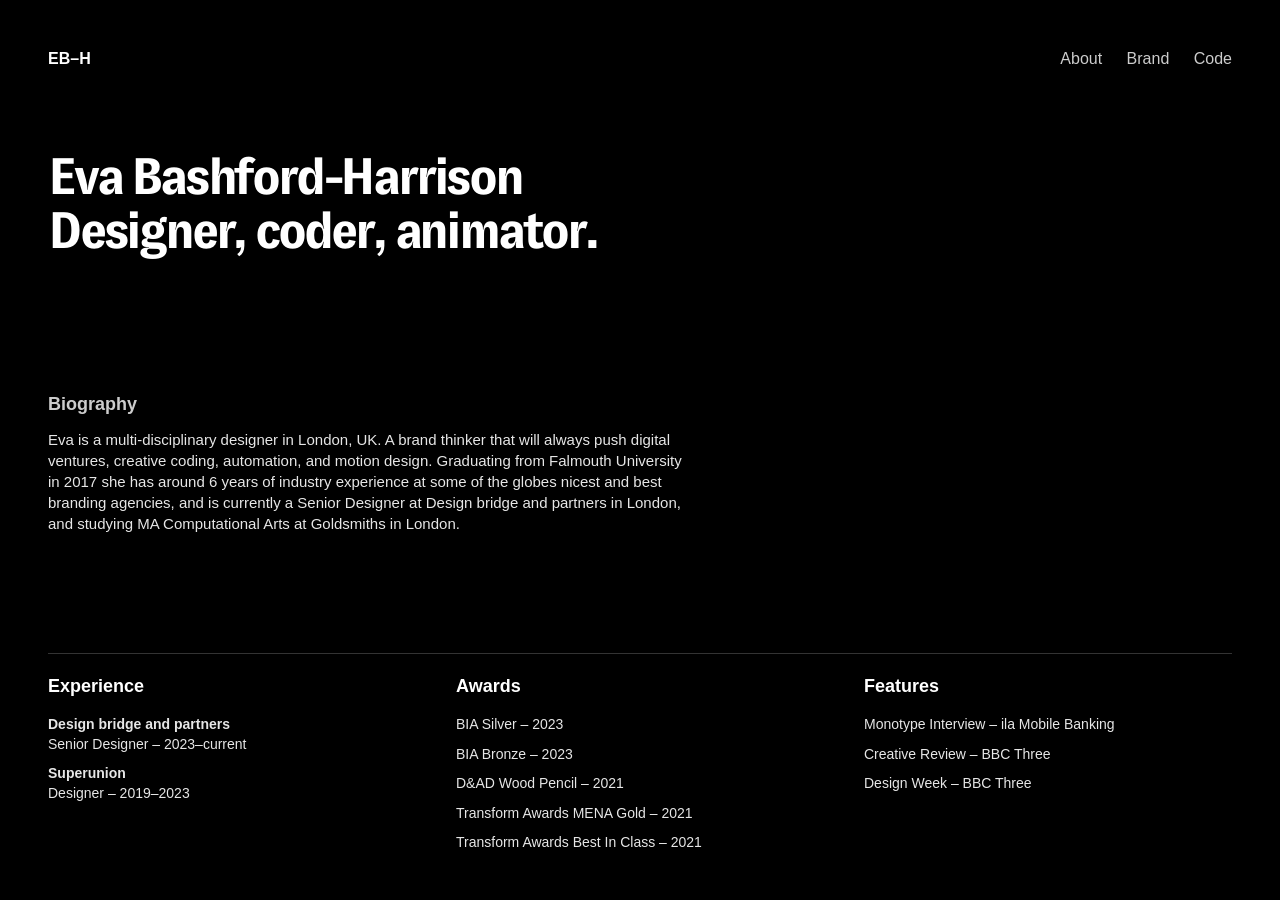
==== index.html @ 145b1681 "initial commit" ====
<!DOCTYPE html>
<html lang="en">
  <head>
    <meta charset="UTF-8" />
    <meta http-equiv="X-UA-Compatible" content="IE=edge" />
    <meta name="viewport" content="width=device-width, initial-scale=1.0" />
    <title>Eva Bashford-Harrison</title>
    <link rel="stylesheet" href="css/style.css">
  </head>
  <body>
    <!-- Navigation -->
  <nav class="nav">
    <div class="logo">EB–H</div>
    <div class="nav-links">
      <a href="/index.html">About</a>
      <a href="/page-brand.html">Brand</a>
      <a href="/page-code.html">Code</a>
    </div>
  </nav>

  <!-- Hero -->
   
  <section class="hero">
    <h1>
      Eva Bashford-Harrison<br />
      Designer, coder, animator.
    </h1>
  </section>

<!-- Biography -->
  <section class="bio">
    <h2>Biography</h2>
    <p>
      Eva is a multi-disciplinary designer in London, UK. A brand thinker that will always push digital ventures, creative coding, automation, and motion design. Graduating from Falmouth University in 2017 she has around 6 years of industry experience at some of the globes nicest and best branding agencies, and is currently a Senior Designer at Design bridge and partners in London, and studying MA Computational Arts at Goldsmiths in London.
    </p>
  </section>
  <hr />

  <!-- Info Grid -->
  <section class="info-grid">

    <div class="column">
      <h3>Experience</h3>

      <div class="item">
        <strong>Design bridge and partners</strong><br />
        Senior Designer – 2023–current
      </div>

      <div class="item">
        <strong>Superunion</strong><br />
        Designer – 2019–2023
      </div>
    </div>

    <div class="column">
      <h3>Awards</h3>

      <div class="item">BIA Silver – 2023</div>
      <div class="item">BIA Bronze – 2023</div>
      <div class="item">D&AD Wood Pencil – 2021</div>
      <div class="item">Transform Awards MENA Gold – 2021</div>
      <div class="item">Transform Awards Best In Class – 2021</div>
      
    </div>

    <div class="column">
      <h3>Features</h3>

      <div class="item">Monotype Interview – ila Mobile Banking</div>
      <div class="item">Creative Review – BBC Three</div>
      <div class="item">Design Week – BBC Three</div>
    </div>

  </section>

  </body>
</html>
---- css/style.css ----
@font-face {
  font-family: "Manuscribe";
  src: url("../fonts/ManuscribeFree-Regular.otf") format("opentype");
  font-weight: normal;
  font-style: normal;
}

@font-face {
  font-family: "HK Grotesk";
  src: url("../fonts/HKGrotesk-RegularLegacy.otf") format("opentype");
  font-weight: 400;
  font-style: normal;
}

@font-face {
  font-family: "GT-Zirkon";
  src: url("../fonts/GT-Zirkon-Trial-Bold.otf"), format("opentype");
  font-weight: 400;
  font-style: normal;
}


* {
  box-sizing: border-box;
  margin: 0;
}

html,
body {
  width: 100%;
  height: 100%;
  overflow: hidden;
  background: #000;
  color: #fff;
  font-family: "HKGrotesk", sans-serif;
  line-height: 1.4;
  padding: 24px;
}

/* Navigation ---------------------------------------------- */

.nav {
  display: flex;
  justify-content: space-between;
  align-items: center;
  margin-bottom: 80px;
}

.logo {
  font-weight: bold;
}

.nav-links a {
  color: #fff;
  text-decoration: none;
  margin-left: 20px;
  opacity: 0.8;
}

.nav-links a:hover {
  opacity: 1;
}

.code-page {
  overflow-y: auto;
  overflow-x: hidden;
}

/* Hero ---------------------------------------------------- */

.hero {
  padding-bottom: 40px;
  height: 30%;
}


.hero h1 {
  /* font-family: "Manuscribe", sans-serif; */
  font-family: "GT-Zirkon", sans-serif;
  letter-spacing: -0.2rem;
  font-size: clamp(48px, 4vw, 96px);
  line-height: 1.05;
  margin-bottom: 60px;
  max-width: 900px;
}

.hero h2 {
  margin-bottom: 20px;
}

/* Biography ----------------------------------------------- */

.bio {
  max-width: 640px;
  height: 30%;
  /* margin-bottom: 30px; */
}

.bio h2 {
  font-size: 18px;
  margin-bottom: 12px;
  opacity: 0.8;
}

.bio p {
  font-size: 15px;
  opacity: 0.9;
}

/* Divider ------------------------------------------------- */

hr {
  border: none;
  border-top: 1px solid #333;
  margin: 20px 0;
}

/* Grid ---------------------------------------------------- */

.info-grid {
  display: grid;
  grid-template-columns: repeat(auto-fit, minmax(220px, 1fr));
  gap: 40px;
}

.column h3 {
  margin-bottom: 16px;
  font-size: 18px;
}

.item {
  margin-bottom: 10px;
  font-size: 14px;
  opacity: 0.9;
}


/* image-grid ----------------------------------------------------*/

.image-grid {
  display: grid;
  grid-template-columns: 1fr 1fr;
  /* 2 columns */
  gap: 24px;
  /* space between items */
  max-width: 85%;
  margin: 0 auto;
}

.home-image img {
  width: 100%;
  /* height: 100%; */
  display: block;
  object-fit: cover;
  /* keeps images neat */
  aspect-ratio: 16 / 9;
  /* optional – consistent size */
}

.home-image h3 {
  margin-top: 8px;
  font-size: 14px;
}

/* IMAGE WALL  ----------------------------------------------------*/

.image-wall {
  width: 100%;
  height: 98vh;

  display: flex;
  align-items: center;
  justify-content: center;

  overflow: hidden;

  position: relative;
}

#imagePile {
  position: relative;

  width: 80vw;
  height: 80vh;

  transform: translateY(-80px);
}

.pile-image {
  position: absolute;

  width: 100%;
  height: 100%;

  left: 0;
  top: 0;

  object-fit: cover;

  transform:
    translate(var(--offset-x), var(--offset-y))
    rotate(var(--rotation));
}

/* Respect reduced-motion preferences */
@media (prefers-reduced-motion: reduce) {
  .portfolio-wall__item {
    animation: none;
    transition: none;
  }
}

/* Responsive ---------------------------------------------- */

@media (max-width: 700px) {

  .hero h1 {
    font-size: 42px;
  }

  #imagePile {
    position: relative;

    width: 100vw;
    height: 30vh;

    transform: translateY(-80px);
  }


  .hero {
    padding-bottom: 20px;
    height: 20%;
  }

  .bio {
    max-width: 640px;
    height:28%;
  }

  .image-grid {
    display: grid;
    grid-template-columns: 1fr;
    gap: 24px;
    /* space between items */
    max-width: 99%;
    margin: 0 auto;
  }

  .nav {
    margin-bottom: 40px;
  }

  .info-grid {
  display: grid;
  grid-template-columns: repeat(auto-fit, minmax(220px, 1fr));
  gap: 15px;
}

.column h3 {
  margin-bottom: 16px;
  font-size: 18px;
}

.item {
  margin-bottom: 10px;
  font-size: 14px;
  opacity: 0.9;
}
}
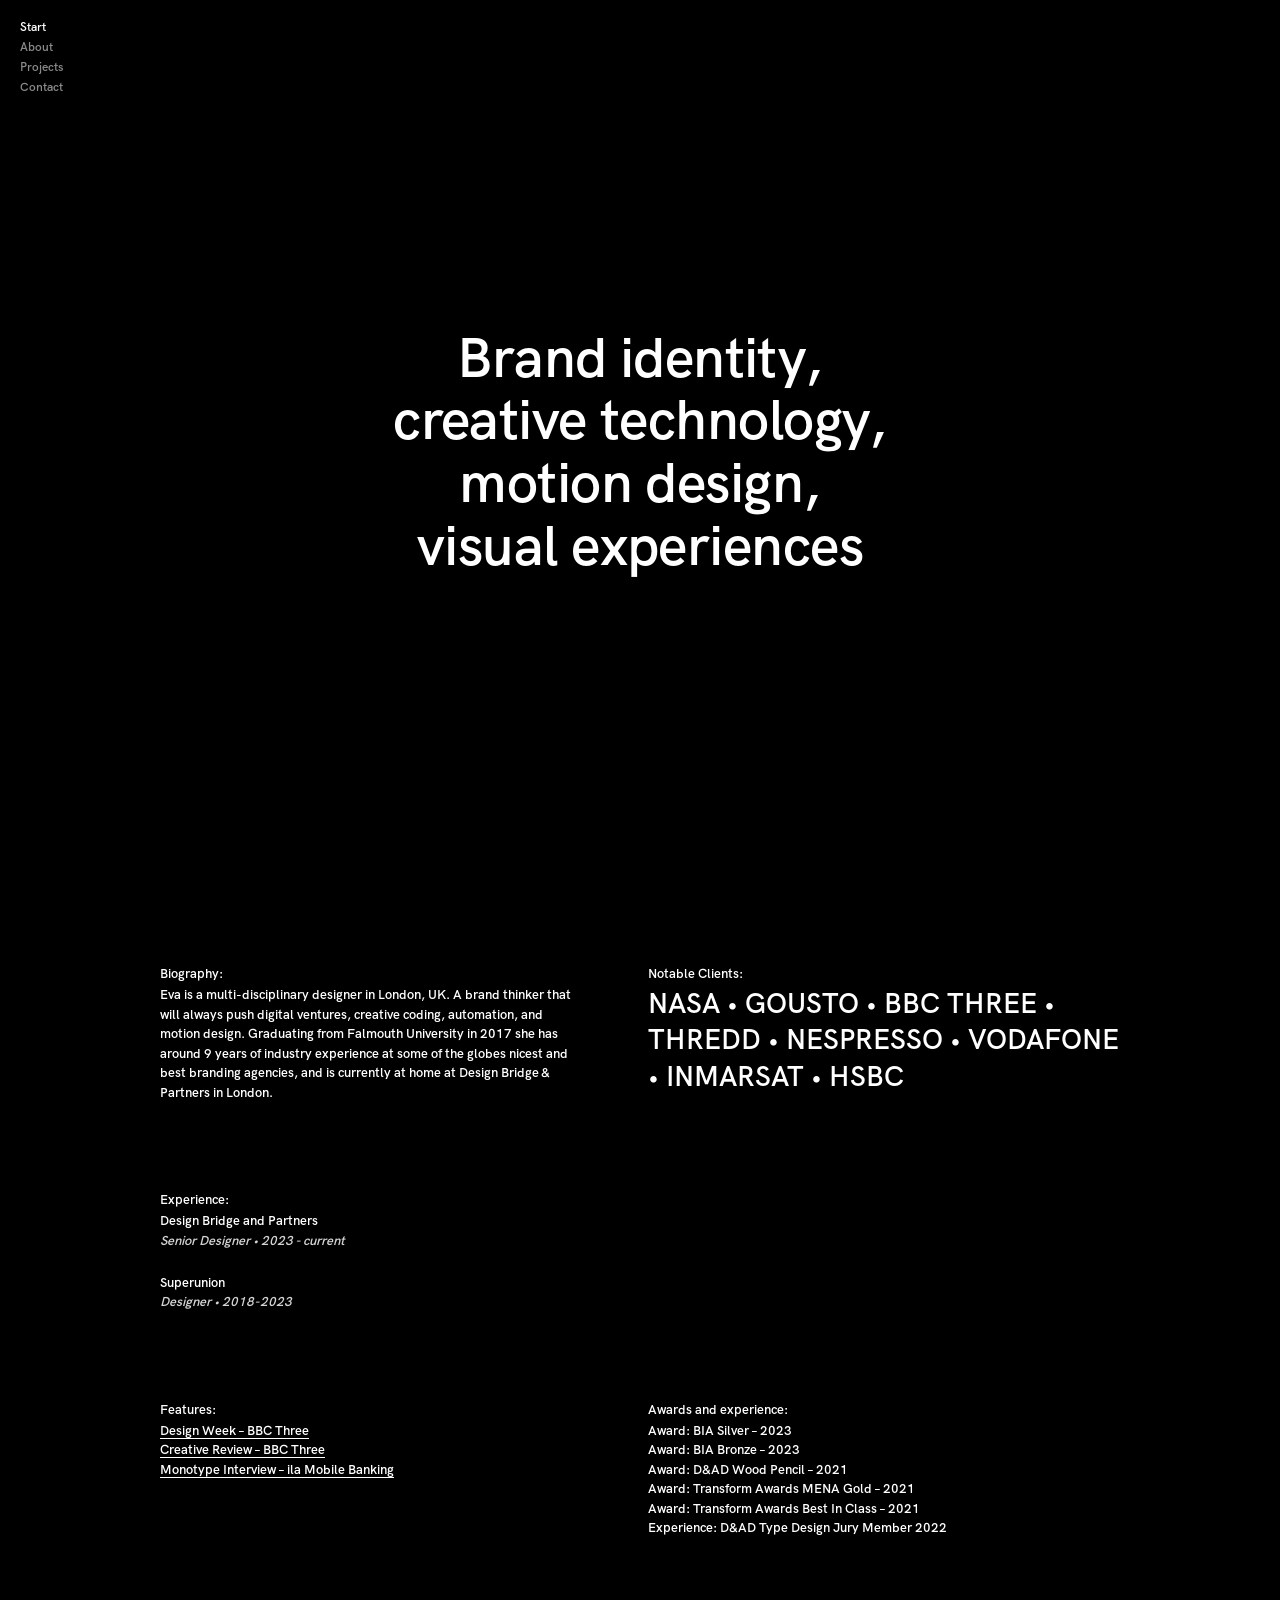
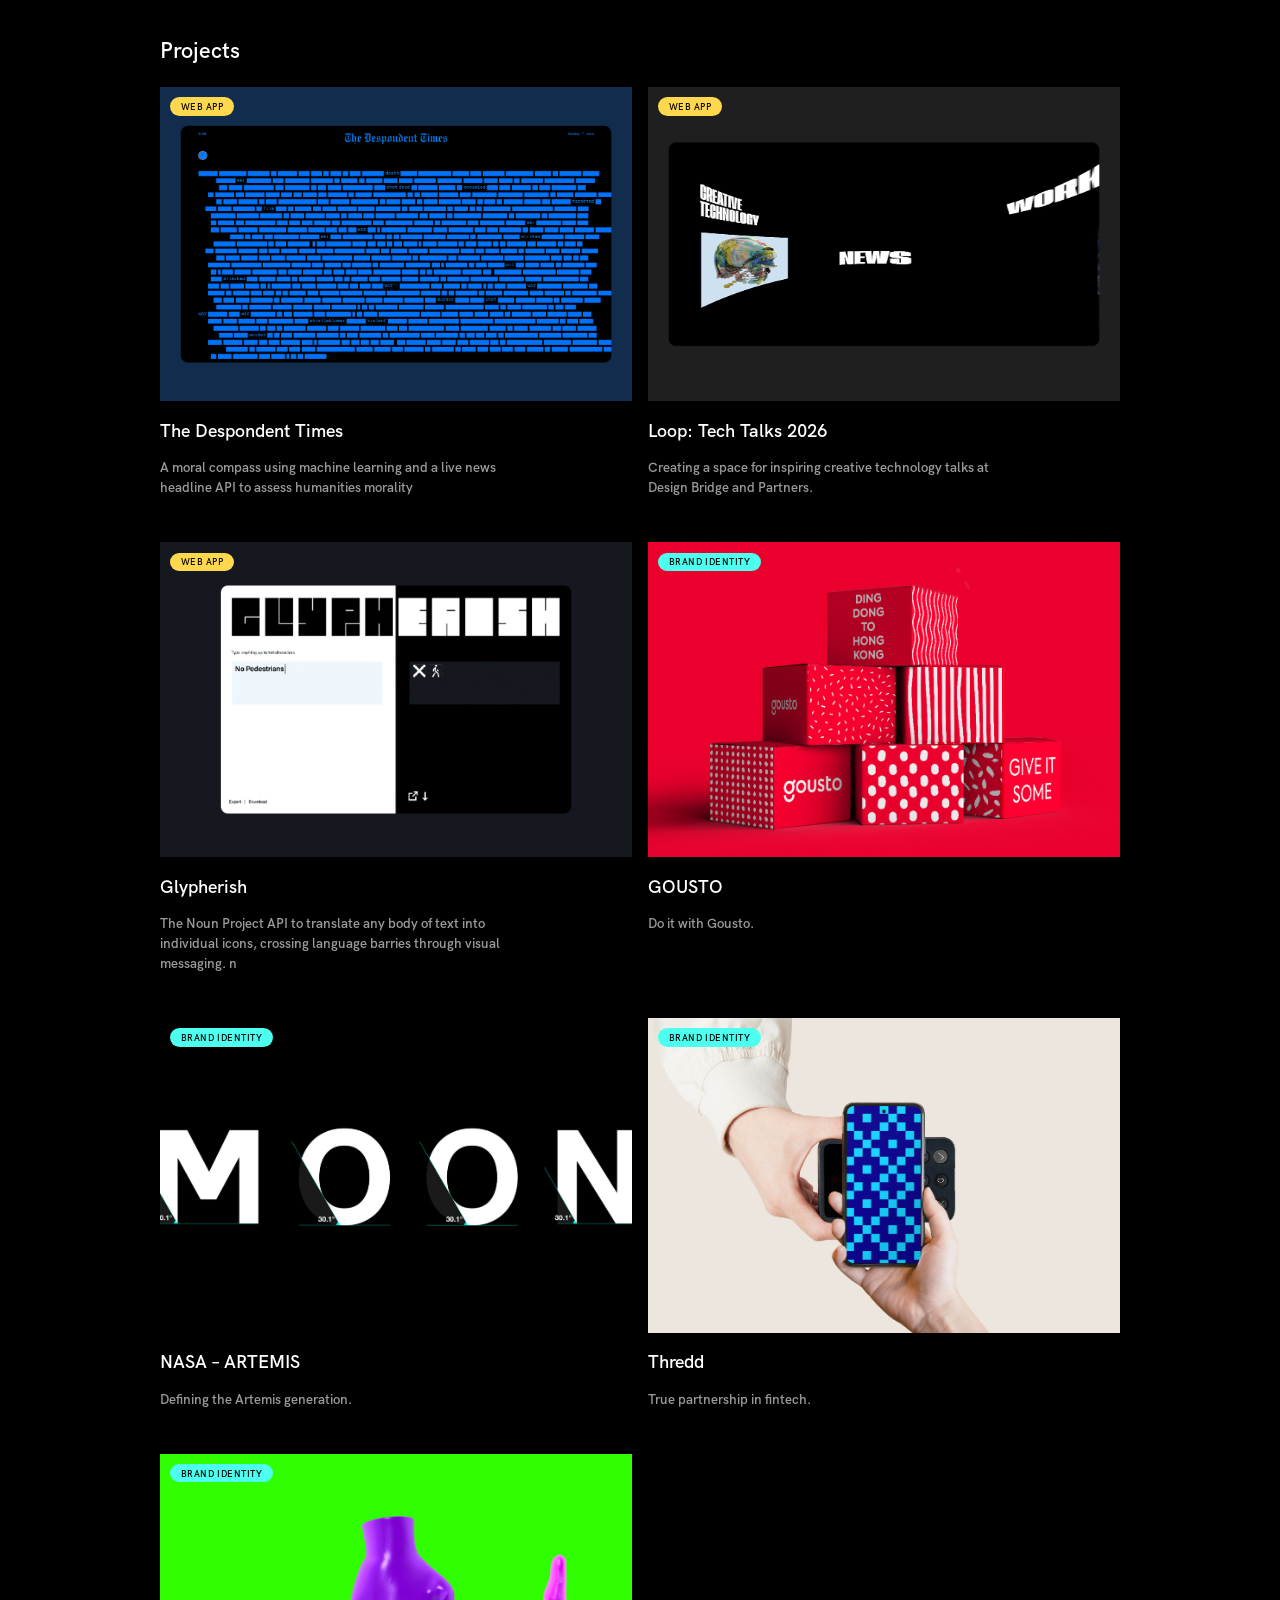
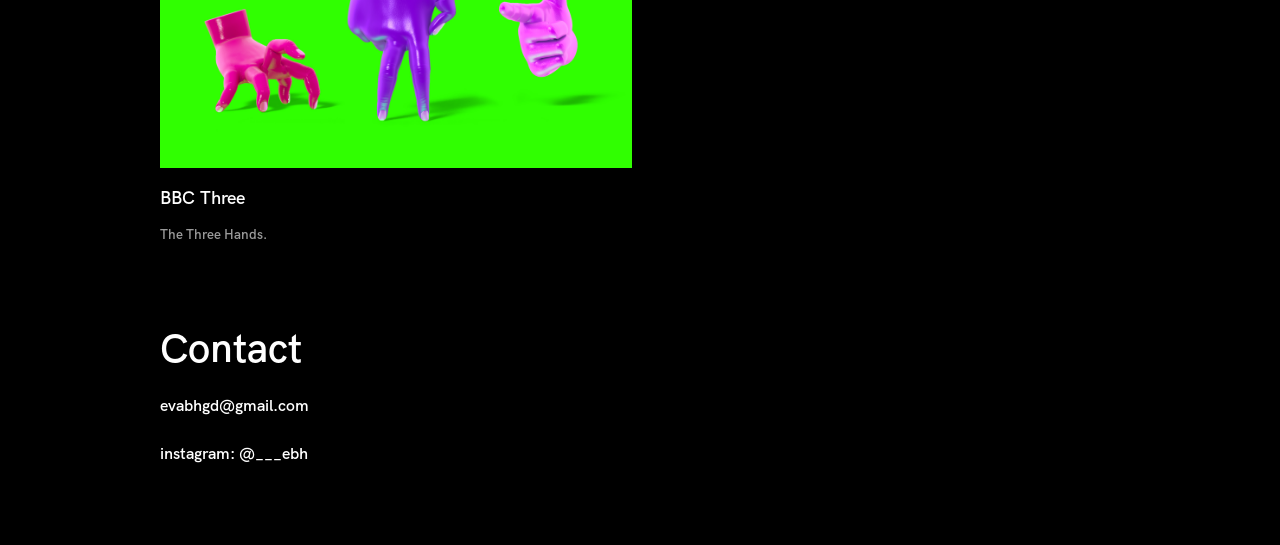
==== commit 56f5de33: "updated site" ====
--- a/index.html
+++ b/index.html
@@ -1,78 +1,159 @@
-<!DOCTYPE html>
-<html lang="en">
-  <head>
-    <meta charset="UTF-8" />
-    <meta http-equiv="X-UA-Compatible" content="IE=edge" />
-    <meta name="viewport" content="width=device-width, initial-scale=1.0" />
-    <title>Eva Bashford-Harrison</title>
-    <link rel="stylesheet" href="css/style.css">
-  </head>
-  <body>
-    <!-- Navigation -->
-  <nav class="nav">
-    <div class="logo">EB–H</div>
-    <div class="nav-links">
-      <a href="/index.html">About</a>
-      <a href="/page-brand.html">Brand</a>
-      <a href="/page-code.html">Code</a>
-    </div>
-  </nav>
-
-  <!-- Hero -->
-   
-  <section class="hero">
-    <h1>
-      Eva Bashford-Harrison<br />
-      Designer, coder, animator.
-    </h1>
-  </section>
-
-<!-- Biography -->
-  <section class="bio">
-    <h2>Biography</h2>
-    <p>
-      Eva is a multi-disciplinary designer in London, UK. A brand thinker that will always push digital ventures, creative coding, automation, and motion design. Graduating from Falmouth University in 2017 she has around 6 years of industry experience at some of the globes nicest and best branding agencies, and is currently a Senior Designer at Design bridge and partners in London, and studying MA Computational Arts at Goldsmiths in London.
-    </p>
-  </section>
-  <hr />
-
-  <!-- Info Grid -->
-  <section class="info-grid">
-
-    <div class="column">
-      <h3>Experience</h3>
-
-      <div class="item">
-        <strong>Design bridge and partners</strong><br />
-        Senior Designer – 2023–current
-      </div>
-
-      <div class="item">
-        <strong>Superunion</strong><br />
-        Designer – 2019–2023
-      </div>
-    </div>
-
-    <div class="column">
-      <h3>Awards</h3>
-
-      <div class="item">BIA Silver – 2023</div>
-      <div class="item">BIA Bronze – 2023</div>
-      <div class="item">D&AD Wood Pencil – 2021</div>
-      <div class="item">Transform Awards MENA Gold – 2021</div>
-      <div class="item">Transform Awards Best In Class – 2021</div>
-      
-    </div>
-
-    <div class="column">
-      <h3>Features</h3>
-
-      <div class="item">Monotype Interview – ila Mobile Banking</div>
-      <div class="item">Creative Review – BBC Three</div>
-      <div class="item">Design Week – BBC Three</div>
-    </div>
-
-  </section>
-
-  </body>
-</html>
+<!DOCTYPE html>
+<html lang="en">
+<head>
+  <meta charset="UTF-8">
+  <meta name="viewport" content="width=device-width, initial-scale=1">
+  <title>Eva – Designer</title>
+  <meta name="description" content="Brand identity, creative technology, motion design, visual experiences.">
+  <link rel="stylesheet" href="css/style.css">
+</head>
+<body>
+
+  <nav class="nav" aria-label="Main">
+    <a href="#start" class="is-active">Start</a>
+    <a href="#about">About</a>
+    <a href="#projects">Projects</a>
+    <a href="#contact">Contact</a>
+  </nav>
+
+  <main>
+
+    <!-- Hero -->
+    <section class="hero" id="start">
+      <h1>Brand identity,<br>creative technology,<br>motion design,<br>visual experiences</h1>
+    </section>
+
+    <!-- About -->
+    <section class="about wrap" id="about">
+
+      <div class="about__block about__bio">
+        <h2 class="label">Biography:</h2>
+        <p>Eva is a multi-disciplinary designer in London, UK. A brand thinker that will always push digital ventures, creative coding, automation, and motion design. Graduating from Falmouth University in 2017 she has around 9 years of industry experience at some of the globes nicest and best branding agencies, and is currently at home at Design Bridge &amp; Partners in London.</p>
+      </div>
+
+      <div class="about__block about__clients">
+        <h2 class="label">Notable Clients:</h2>
+        <p class="clients">NASA • GOUSTO • BBC THREE • THREDD • NESPRESSO • VODAFONE • INMARSAT • HSBC</p>
+      </div>
+
+      <div class="about__block about__experience">
+        <h2 class="label">Experience:</h2>
+        <p>Design Bridge and Partners<br><em>Senior Designer • 2023 - current</em></p>
+        <p>Superunion<br><em>Designer • 2018-2023</em></p>
+      </div>
+
+      <div class="about__block about__spacer" aria-hidden="true"></div>
+
+      <div class="about__block about__features">
+        <h2 class="label">Features:</h2>
+        <p>
+          <a href="#">Design Week – BBC Three</a><br>
+          <a href="#">Creative Review – BBC Three</a><br>
+          <a href="#">Monotype Interview – ila Mobile Banking</a>
+        </p>
+      </div>
+
+      <div class="about__block about__awards">
+        <h2 class="label">Awards and experience:</h2>
+        <p>
+          Award: BIA Silver – 2023<br>
+          Award: BIA Bronze – 2023<br>
+          Award: D&amp;AD Wood Pencil – 2021<br>
+          Award: Transform Awards MENA Gold – 2021<br>
+          Award: Transform Awards Best In Class – 2021<br>
+          Experience: D&amp;AD Type Design Jury Member 2022
+        </p>
+      </div>
+
+    </section>
+
+    <!-- Projects -->
+    <section class="projects wrap" id="projects">
+      <h2 class="projects__title">Projects</h2>
+
+      <div class="grid">
+
+        <a class="card" href="#">
+          <div class="card__image">
+            <img src="images/tsd-thumb.png" alt="The Despondent Times web app" loading="lazy">
+            <span class="tag tag--yellow">Web App</span>
+            <span class="card__soon">Coming soon</span>
+          </div>
+          <h3 class="card__title">The Despondent Times</h3>
+          <p class="card__text">A moral compass using machine learning and a live news headline API to assess humanities morality</p>
+        </a>
+
+        <a class="card" href="#">
+          <div class="card__image">
+            <img src="images/loop-thumb.png" alt="Loop Tech Talks" loading="lazy">
+            <span class="tag tag--yellow">Web App</span>
+            <span class="card__soon">Coming soon</span>
+          </div>
+          <h3 class="card__title">Loop: Tech Talks 2026</h3>
+          <p class="card__text">Creating a space for inspiring creative technology talks at Design Bridge and Partners. </p>
+        </a>
+
+        <a class="card" href="#">
+          <div class="card__image">
+            <img src="images/glyph-thumb.png" alt="Loop Tech Talks" loading="lazy">
+            <span class="tag tag--yellow">Web App</span>
+            <span class="card__soon">Coming soon</span>
+          </div>
+          <h3 class="card__title">Glypherish</h3>
+          <p class="card__text">The Noun Project API to translate any body of text into individual icons, crossing language barries through visual messaging. n</p>
+        </a>
+
+        <a class="card" href="#">
+          <div class="card__image">
+            <img src="images/image-8.jpg" alt="Gousto" loading="lazy">
+            <span class="tag tag--cyan">Brand Identity</span>
+            <span class="card__soon">Coming soon</span>
+          </div>
+          <h3 class="card__title">GOUSTO</h3>
+          <p class="card__text">Do it with Gousto.</p>
+        </a>
+
+        <a class="card" href="#">
+          <div class="card__image">
+            <img src="images/image-26.jpg" alt="Nasa Artemis" loading="lazy">
+            <span class="tag tag--cyan">Brand Identity</span>
+            <span class="card__soon">Coming soon</span>
+          </div>
+          <h3 class="card__title">NASA – ARTEMIS</h3>
+          <p class="card__text">Defining the Artemis generation.</p>
+        </a>
+
+        <a class="card" href="#">
+          <div class="card__image">
+            <img src="images/image-34.jpg" alt="Thredd" loading="lazy">
+            <span class="tag tag--cyan">Brand Identity</span>
+            <span class="card__soon">Coming soon</span>
+          </div>
+          <h3 class="card__title">Thredd</h3>
+          <p class="card__text">True partnership in fintech. </p>
+        </a>
+
+        <a class="card" href="#">
+          <div class="card__image">
+            <img src="images/image-14.jpg" alt="BBC Three" loading="lazy">
+            <span class="tag tag--cyan">Brand Identity</span>
+            <span class="card__soon">Coming soon</span>
+          </div>
+          <h3 class="card__title">BBC Three</h3>
+          <p class="card__text">The Three Hands.</p>
+        </a>
+
+      </div>
+    </section>
+
+    <!-- Contact -->
+    <section class="contact wrap" id="contact">
+      <h2 class="contact__title">Contact</h2>
+      <p><a href="mailto:evabhgd@gmail.com">evabhgd@gmail.com</a></p>
+      <p>instagram: <a href="https://www.instagram.com/___ebh" target="_blank" rel="noopener">@___ebh</a></p>
+    </section>
+
+  </main>
+
+</body>
+</html>
--- a/css/style.css
+++ b/css/style.css
@@ -1,270 +1,369 @@
-@font-face {
-  font-family: "Manuscribe";
-  src: url("../fonts/ManuscribeFree-Regular.otf") format("opentype");
-  font-weight: normal;
-  font-style: normal;
-}
-
-@font-face {
-  font-family: "HK Grotesk";
-  src: url("../fonts/HKGrotesk-RegularLegacy.otf") format("opentype");
-  font-weight: 400;
-  font-style: normal;
-}
-
-@font-face {
-  font-family: "GT-Zirkon";
-  src: url("../fonts/GT-Zirkon-Trial-Bold.otf"), format("opentype");
-  font-weight: 400;
-  font-style: normal;
-}
-
-
-* {
-  box-sizing: border-box;
-  margin: 0;
-}
-
-html,
-body {
-  width: 100%;
-  height: 100%;
-  overflow: hidden;
-  background: #000;
-  color: #fff;
-  font-family: "HKGrotesk", sans-serif;
-  line-height: 1.4;
-  padding: 24px;
-}
-
-/* Navigation ---------------------------------------------- */
-
-.nav {
-  display: flex;
-  justify-content: space-between;
-  align-items: center;
-  margin-bottom: 80px;
-}
-
-.logo {
-  font-weight: bold;
-}
-
-.nav-links a {
-  color: #fff;
-  text-decoration: none;
-  margin-left: 20px;
-  opacity: 0.8;
-}
-
-.nav-links a:hover {
-  opacity: 1;
-}
-
-.code-page {
-  overflow-y: auto;
-  overflow-x: hidden;
-}
-
-/* Hero ---------------------------------------------------- */
-
-.hero {
-  padding-bottom: 40px;
-  height: 30%;
-}
-
-
-.hero h1 {
-  /* font-family: "Manuscribe", sans-serif; */
-  font-family: "GT-Zirkon", sans-serif;
-  letter-spacing: -0.2rem;
-  font-size: clamp(48px, 4vw, 96px);
-  line-height: 1.05;
-  margin-bottom: 60px;
-  max-width: 900px;
-}
-
-.hero h2 {
-  margin-bottom: 20px;
-}
-
-/* Biography ----------------------------------------------- */
-
-.bio {
-  max-width: 640px;
-  height: 30%;
-  /* margin-bottom: 30px; */
-}
-
-.bio h2 {
-  font-size: 18px;
-  margin-bottom: 12px;
-  opacity: 0.8;
-}
-
-.bio p {
-  font-size: 15px;
-  opacity: 0.9;
-}
-
-/* Divider ------------------------------------------------- */
-
-hr {
-  border: none;
-  border-top: 1px solid #333;
-  margin: 20px 0;
-}
-
-/* Grid ---------------------------------------------------- */
-
-.info-grid {
-  display: grid;
-  grid-template-columns: repeat(auto-fit, minmax(220px, 1fr));
-  gap: 40px;
-}
-
-.column h3 {
-  margin-bottom: 16px;
-  font-size: 18px;
-}
-
-.item {
-  margin-bottom: 10px;
-  font-size: 14px;
-  opacity: 0.9;
-}
-
-
-/* image-grid ----------------------------------------------------*/
-
-.image-grid {
-  display: grid;
-  grid-template-columns: 1fr 1fr;
-  /* 2 columns */
-  gap: 24px;
-  /* space between items */
-  max-width: 85%;
-  margin: 0 auto;
-}
-
-.home-image img {
-  width: 100%;
-  /* height: 100%; */
-  display: block;
-  object-fit: cover;
-  /* keeps images neat */
-  aspect-ratio: 16 / 9;
-  /* optional – consistent size */
-}
-
-.home-image h3 {
-  margin-top: 8px;
-  font-size: 14px;
-}
-
-/* IMAGE WALL  ----------------------------------------------------*/
-
-.image-wall {
-  width: 100%;
-  height: 98vh;
-
-  display: flex;
-  align-items: center;
-  justify-content: center;
-
-  overflow: hidden;
-
-  position: relative;
-}
-
-#imagePile {
-  position: relative;
-
-  width: 80vw;
-  height: 80vh;
-
-  transform: translateY(-80px);
-}
-
-.pile-image {
-  position: absolute;
-
-  width: 100%;
-  height: 100%;
-
-  left: 0;
-  top: 0;
-
-  object-fit: cover;
-
-  transform:
-    translate(var(--offset-x), var(--offset-y))
-    rotate(var(--rotation));
-}
-
-/* Respect reduced-motion preferences */
-@media (prefers-reduced-motion: reduce) {
-  .portfolio-wall__item {
-    animation: none;
-    transition: none;
-  }
-}
-
-/* Responsive ---------------------------------------------- */
-
-@media (max-width: 700px) {
-
-  .hero h1 {
-    font-size: 42px;
-  }
-
-  #imagePile {
-    position: relative;
-
-    width: 100vw;
-    height: 30vh;
-
-    transform: translateY(-80px);
-  }
-
-
-  .hero {
-    padding-bottom: 20px;
-    height: 20%;
-  }
-
-  .bio {
-    max-width: 640px;
-    height:28%;
-  }
-
-  .image-grid {
-    display: grid;
-    grid-template-columns: 1fr;
-    gap: 24px;
-    /* space between items */
-    max-width: 99%;
-    margin: 0 auto;
-  }
-
-  .nav {
-    margin-bottom: 40px;
-  }
-
-  .info-grid {
-  display: grid;
-  grid-template-columns: repeat(auto-fit, minmax(220px, 1fr));
-  gap: 15px;
-}
-
-.column h3 {
-  margin-bottom: 16px;
-  font-size: 18px;
-}
-
-.item {
-  margin-bottom: 10px;
-  font-size: 14px;
-  opacity: 0.9;
-}
-}+@font-face {
+  font-family: "HK-Grotesk";
+  src: url("fonts/HKGrotesk-SemiBold.otf") format("opentype");
+  font-weight: 400;
+  font-style: normal;
+  font-display: swap;
+}
+
+@font-face {
+  font-family: "HK-Grotesk";
+  src: url("fonts/HKGrotesk-Medium.otf") format("opentype");
+  font-weight: 300;
+  font-style: normal;
+  font-display: swap;
+}
+
+@font-face {
+  font-family: "HK-Grotesk";
+  src: url("fonts/HKGrotesk-Regular.otf") format("opentype");
+  font-weight: 200;
+  font-style: normal;
+  font-display: swap;
+}
+
+@font-face {
+  font-family: "HK-Grotesk";
+  src: url("fonts/HKGrotesk-Light.otf") format("opentype");
+  font-weight: 100;
+  font-style: normal;
+  font-display: swap;
+}
+
+@font-face {
+  font-family: "HK-Grotesk";
+  src: url("fonts/HKGrotesk-Italic.otf") format("opentype");
+  font-weight: 200;
+  font-style: normal;
+  font-display: swap;
+}
+
+:root {
+  --font: "HK-Grotesk", -apple-system, BlinkMacSystemFont, "Segoe UI", Roboto, Helvetica, Arial, sans-serif;
+
+  --bg: #000;
+  --text: #fff;
+  --text-muted: #9a9a9a;
+  --nav-muted: #8a8a8a;
+
+  --placeholder: #4b4b4b;        /* grey image box */
+  --placeholder-hover: #2a2a2a;  /* greyed-out hover state */
+
+  --tag-yellow: #ffd84d;
+  --tag-green: #a8ff4d;
+  --tag-cyan: #4dffee;
+
+  --max-width: 960px;
+  --gutter: 1rem;
+  --col-gap: 1rem;
+}
+
+/* ==========================================================
+   Base
+   ========================================================== */
+*,
+*::before,
+*::after {
+  box-sizing: border-box;
+}
+
+html {
+  scroll-behavior: smooth;
+  -webkit-text-size-adjust: 100%;
+}
+
+body {
+  margin: 0;
+  background: var(--bg);
+  color: var(--text);
+  font-family: var(--font);
+  font-size: 0.8125rem;
+  line-height: 1.5;
+  -webkit-font-smoothing: antialiased;
+}
+
+h1, h2, h3, p {
+  margin: 0;
+}
+
+a {
+  color: inherit;
+}
+
+a:focus-visible {
+  outline: 2px solid var(--text);
+  outline-offset: 3px;
+}
+
+.wrap {
+  width: 100%;
+  max-width: calc(var(--max-width) + var(--gutter) * 2);
+  margin-inline: auto;
+  padding-inline: var(--gutter);
+}
+
+/* ==========================================================
+   Nav
+   ========================================================== */
+.nav {
+  position: fixed;
+  top: 1.25rem;
+  left: 1.25rem;
+  z-index: 10;
+  display: flex;
+  flex-direction: column;
+  gap: 0.35rem;
+  font-size: 0.75rem;
+  line-height: 1.2;
+}
+
+.nav a {
+  color: var(--nav-muted);
+  text-decoration: none;
+  transition: color 0.2s ease;
+}
+
+.nav a:hover,
+.nav a.is-active {
+  color: var(--text);
+}
+
+/* ==========================================================
+   Hero
+   ========================================================== */
+.hero {
+  min-height: 100vh;
+  min-height: 100svh;
+  display: flex;
+  align-items: center;
+  justify-content: center;
+  padding: 6rem var(--gutter);
+  text-align: center;
+}
+
+.hero h1 {
+  font-size: clamp(2rem, 5.2vw, 3.5rem);
+  font-weight: 400;
+  line-height: 1.12;
+  letter-spacing: -0.01em;
+}
+
+/* ==========================================================
+   About
+   ========================================================== */
+.about {
+  display: grid;
+  grid-template-columns: 1fr 1fr;
+  column-gap: var(--col-gap);
+  row-gap: 5.5rem;
+  padding-block: 4rem 6rem;
+  align-items: start;
+}
+
+.label {
+  font-size: 0.8125rem;
+  font-weight: 700;
+  margin-bottom: 0.1rem;
+}
+
+.about p + p {
+  margin-top: 1.4rem;
+}
+
+.about em {
+  font-style: italic;
+  color: #d4d4d4;
+}
+
+.about a {
+  text-decoration: underline;
+  text-underline-offset: 3px;
+}
+
+.about__bio p {
+  max-width: 90%;
+}
+
+.clients {
+  font-size: clamp(1.25rem, 2.4vw, 1.75rem);
+  line-height: 1.3;
+  max-width: 17em;
+}
+
+/* ==========================================================
+   Projects
+   ========================================================== */
+.projects {
+  padding-bottom: 4rem;
+}
+
+.projects__title {
+  font-size: 1.375rem;
+  font-weight: 700;
+  margin-bottom: 1.25rem;
+}
+
+.grid {
+  display: grid;
+  grid-template-columns: 1fr 1fr;
+  column-gap: var(--col-gap);
+  row-gap: 2.75rem;
+}
+
+.card {
+  display: block;
+  text-decoration: none;
+  color: inherit;
+}
+
+.card__image {
+  position: relative;
+  aspect-ratio: 3 / 2;
+  background: var(--placeholder);
+  overflow: hidden;
+}
+
+.card__image img {
+  position: absolute;
+  inset: 0;
+  width: 100%;
+  height: 100%;
+  object-fit: cover;
+}
+
+/* Hover / keyboard-focus state: greys out the box and shows a message */
+.card__soon {
+  position: absolute;
+  inset: 0;
+  z-index: 2;
+  display: flex;
+  align-items: center;
+  justify-content: center;
+  background: var(--placeholder-hover);
+  color: var(--text-muted);
+  font-size: 1rem;
+  opacity: 0;
+  transition: opacity 0.2s ease;
+}
+
+.card:hover .card__soon,
+.card:focus-visible .card__soon {
+  opacity: 1;
+}
+
+.card:focus-visible {
+  outline-offset: 6px;
+}
+
+/* Tags */
+.tag {
+  position: absolute;
+  top: 0.65rem;
+  left: 0.65rem;
+  z-index: 1;
+  padding: 0.3rem 0.65rem;
+  border-radius: 999px;
+  color: #000;
+  font-size: 0.5625rem;
+  font-weight: 800;
+  letter-spacing: 0.06em;
+  text-transform: uppercase;
+  line-height: 1;
+}
+
+.tag--yellow { background: var(--tag-yellow); }
+.tag--green  { background: var(--tag-green); }
+.tag--cyan   { background: var(--tag-cyan); }
+
+.card__title {
+  margin-top: 1.1rem;
+  font-size: 1.125rem;
+  font-weight: 400;
+  line-height: 1.3;
+}
+
+.card__text {
+  margin-top: 1rem;
+  max-width: 80%;
+  font-size: 10pt;
+  line-height: 1.5;
+  color: var(--text-muted);
+}
+
+/* ==========================================================
+   Contact
+   ========================================================== */
+.contact {
+  padding-block: 1rem 5rem;
+}
+
+.contact__title {
+  font-size: clamp(2rem, 3.4vw, 2.5rem);
+  font-weight: 400;
+  line-height: 1.1;
+  margin-bottom: 1.5rem;
+}
+
+.contact p {
+  font-size: 1rem;
+}
+
+.contact p + p {
+  margin-top: 1.5rem;
+}
+
+.contact a {
+  text-decoration: none;
+}
+
+.contact a:hover {
+  text-decoration: underline;
+  text-underline-offset: 3px;
+}
+
+/* ==========================================================
+   Responsive
+   ========================================================== */
+@media (max-width: 720px) {
+  .nav {
+    top: 1rem;
+    left: 1rem;
+  }
+
+  .about {
+    grid-template-columns: 1fr;
+    row-gap: 3rem;
+    padding-block: 2rem 4rem;
+  }
+
+  .about__spacer {
+    display: none;
+  }
+
+  .grid {
+    grid-template-columns: 1fr;
+    row-gap: 2.25rem;
+  }
+
+  .card__text {
+    max-width: none;
+  }
+}
+
+/* Touch devices have no hover, so don't leave the overlay stuck on after a tap */
+@media (hover: none) {
+  .card:hover .card__soon {
+    opacity: 0;
+  }
+}
+
+@media (prefers-reduced-motion: reduce) {
+  html {
+    scroll-behavior: auto;
+  }
+
+  .card__soon,
+  .nav a {
+    transition: none;
+  }
+}
